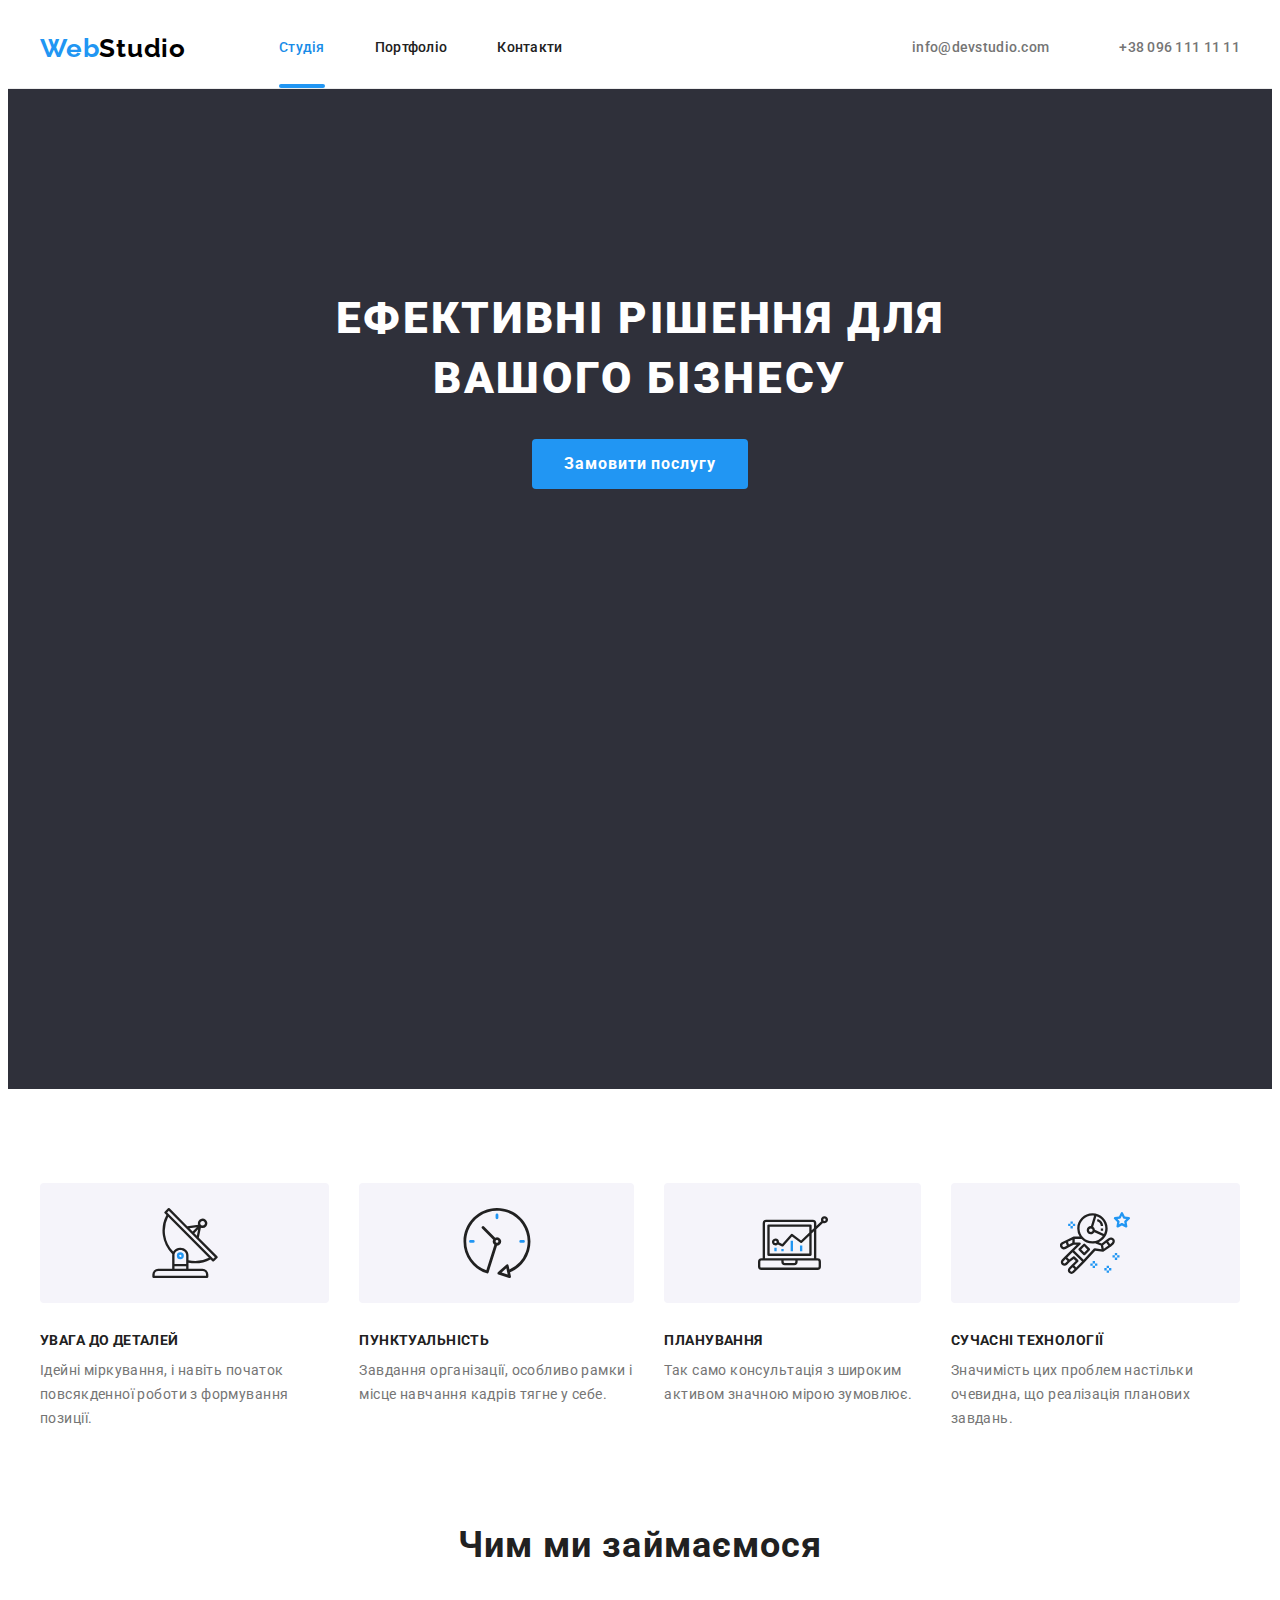
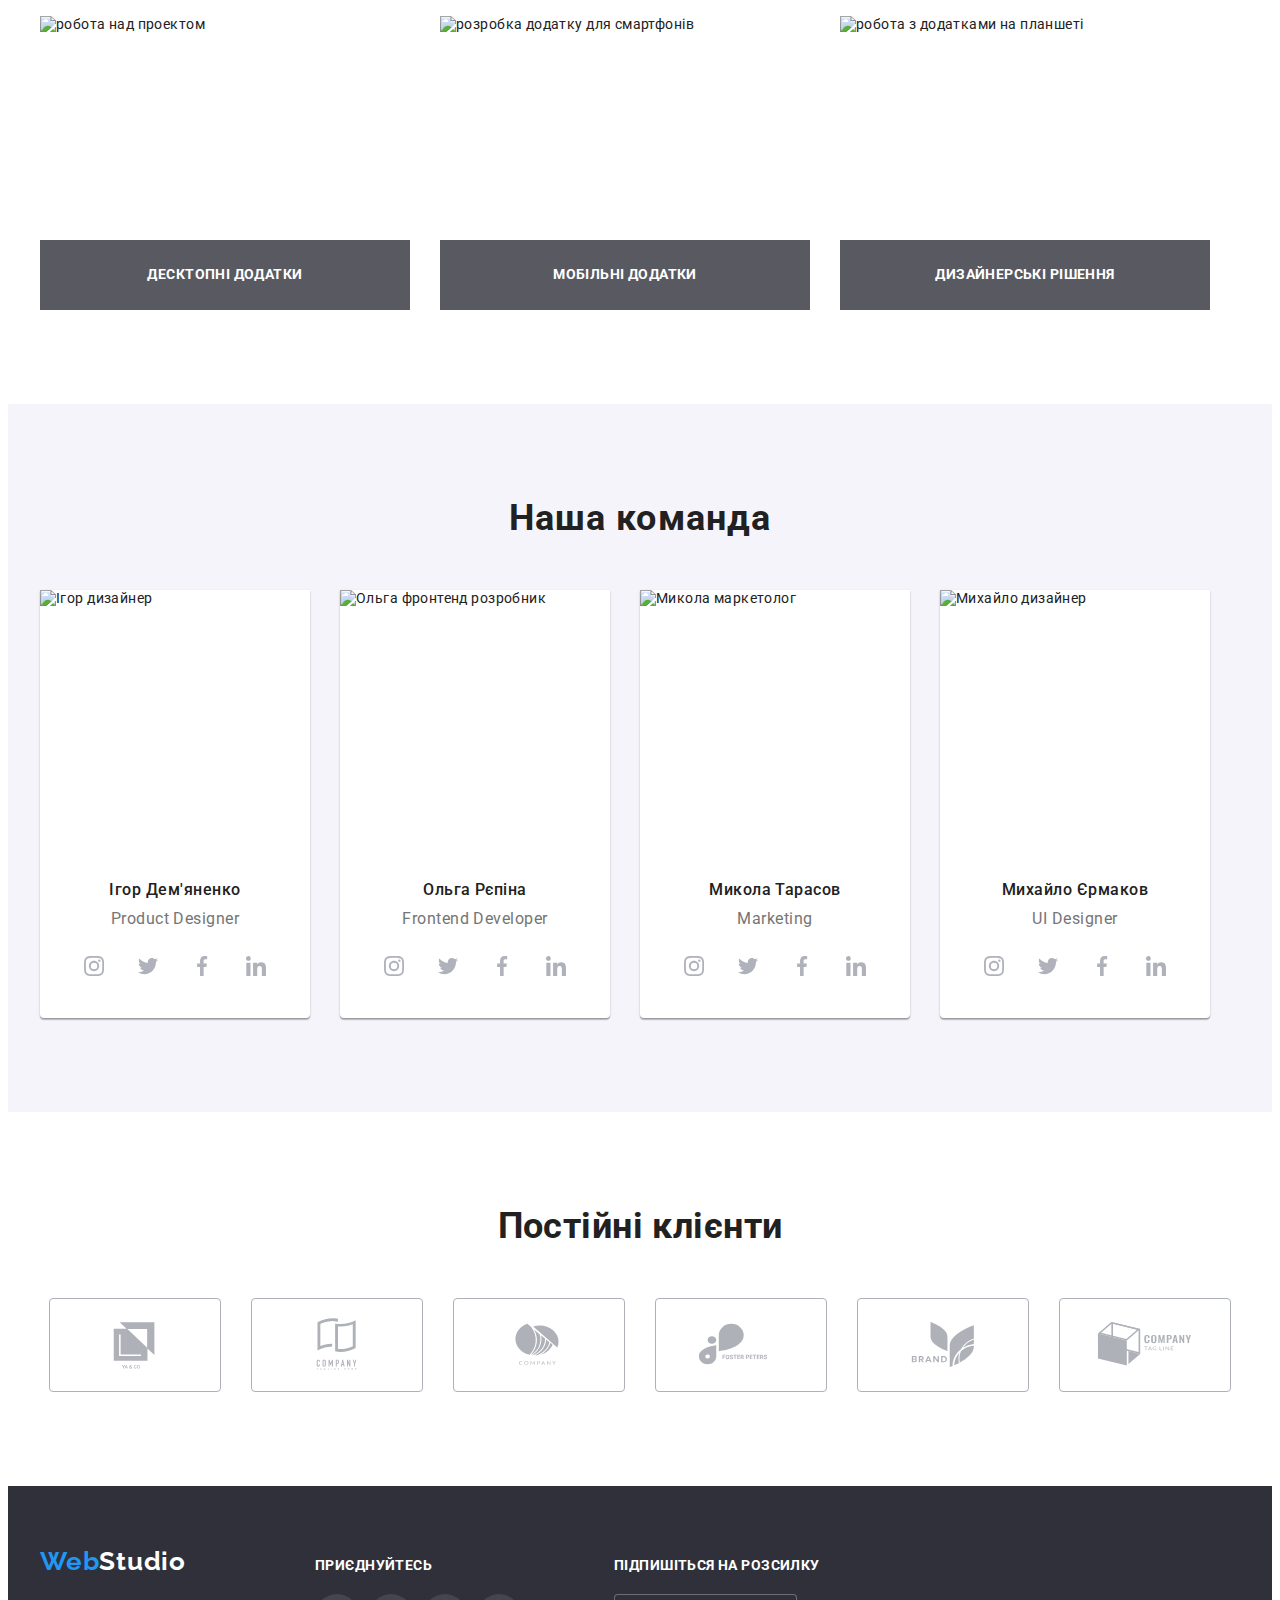
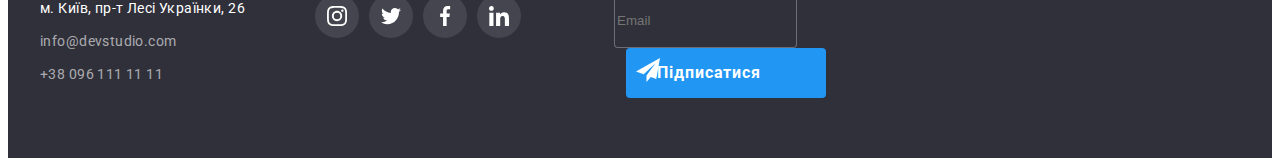
==== index.html @ 68e75e36 "трохи недоробила" ====
<!DOCTYPE html>
<html lang="uk">
  <head>
    <meta charset="UTF-8" />
    <meta http-equiv="X-UA-Compatible" content="IE=edge" />
    <meta name="viewport" content="width=device-width, initial-scale=1.0" />
    <title>Web Studio</title>
    <link rel="preconnect" href="https://fonts.googleapis.com" />
    <link rel="preconnect" href="https://fonts.gstatic.com" crossorigin />
    <link
      href="https://fonts.googleapis.com/css2?family=Raleway:wght@700&family=Roboto:wght@400;500;700;900&display=swap"
      rel="stylesheet"
    />
    <link
      rel="stylesheet"
      href="https://cdnjs.cloudflare.com/ajax/libs/modern-normalize/1.1.0/modern-normalize.min.css"
      integrity="sha512-wpPYUAdjBVSE4KJnH1VR1HeZfpl1ub8YT/NKx4PuQ5NmX2tKuGu6U/JRp5y+Y8XG2tV+wKQpNHVUX03MfMFn9Q=="
      crossorigin="anonymous"
      referrerpolicy="no-referrer"
    />
    <link rel="stylesheet" href="./css/styles.css" />
  </head>
  <body>
    <header class="header">
      <div class="container header-container">
        <nav class="header-navigator">
          <a class="header-logo link" href="./index.html" lang="en">
            <span class="accent">Web</span>Studio</a
          >
          <ul class="header-list list">
            <li class="header-item">
              <a class="header-link link current" href="./index.html">Студія</a>
            </li>
            <li>
              <a class="header-link link" href="./portfolio.html"> Портфоліо</a>
            </li>
            <li>
              <a class="header-link link" href="">Контакти</a>
            </li>
          </ul>
        </nav>
        <ul class="header-contact-list list">
          <li class="header-contact-item">
            <a class="header-mail link" href="mailto:info@devstudio.com" 
              ><svg class="header-icon" width="16" height="12">
              <use href="./images/symbol-defs-1.svg#icon-envelope"></use>
            </svg>info@devstudio.com</a>
              
          </li>
          <li class="header-contact-item">
            <a class="header-tel link" href="tel:+380961111111"
              ><svg class="header-icon" width="10" height="16">
              <use href="./images/symbol-defs-1.svg#icon-Vector"></use>
            </svg>+38 096 111 11 11</a>
              
          </li>
        </ul>
      </div>
    </header>
    <main>
      <section class="main">
        <div class="container">
          <h1 class="main-title">Ефективні рішення для вашого бізнесу</h1>
          <button class="main-btn" type="button" data-modal-open>Замовити послугу</button>
        </div>
      </section>
      <section class="benefits section">
        <div class="container">
          <h2 class="visually-hidden">Наші переваги</h2>
          <ul class="benefits-list list">
            <li class="benefits-item">
              <div class="benefits-wrap">
              <svg class="benefits-icon" width="70" height="70">
                <use href="./images/symbol-defs.svg#icon-antenna"></use>
              </svg></div>
              <h3 class="benefits-title">Увага до деталей</h3>
              <p class="benefits-text">
                Ідейні міркування, і навіть початок повсякденної роботи з
                формування позиції.
              </p>
            </li>
            <li class="benefits-item">
              <div class="benefits-wrap">
              <svg class="benefits-icon" width="70" height="70">
                <use href="./images/symbol-defs.svg#icon-clock"></use>
              </svg></div>
              <h3 class="benefits-title">Пунктуальність</h3>
              <p class="benefits-text">
                Завдання організації, особливо рамки і місце навчання кадрів
                тягне у себе.
              </p>
            </li>
            <li class="benefits-item">
              <div class="benefits-wrap">
              <svg class="benefits-icon" width="70" height="70">
                <use href="./images/symbol-defs.svg#icon-diagram"></use>
              </svg></div>
              <h3 class="benefits-title">Планування</h3>
              <p class="benefits-text">
                Так само консультація з широким активом значною мірою зумовлює.
              </p>
            </li>
            <li class="benefits-item">
              <div class="benefits-wrap">
              <svg class="benefits-icon" width="70" height="70">
                <use href="./images/symbol-defs.svg#icon-astronaut"></use>
              </svg></div>
              <h3 class="benefits-title">Сучасні технології</h3>
              <p class="benefits-text">
                Значимість цих проблем настільки очевидна, що реалізація
                планових завдань.
              </p>
            </li>
          </ul>
        </div>
      </section>
      <section class="about section">
        <div class="container">
          <h2 class="about-title">Чим ми займаємося</h2>
          <ul class="about-list list">
            <li class="about-item">
              <div class="about-thumb">
              <img
                class="about-img"
                src="./images/img-1.jpg"
                alt="робота над проектом"
                width="370"
                height="294"
              />
              <p class="about-text">ДЕСКТОПНІ ДОДАТКИ</p>
              </div>
            </li>
            <li class="about-item">
              <div class="about-thumb">
              <img
                class="about-img"
                src="./images/img-2.jpg"
                alt="розробка додатку для смартфонів "
                width="370"
                height="294"
              />
              <p class="about-text">МОБІЛЬНІ ДОДАТКИ</p>
              </div>            
            </li>
            <li class="about-item">
              <div class="about-thumb">
              <img
                class="about-img"
                src="./images/img-3.jpg"
                alt="робота з додатками на планшеті"
                width="370"
                height="294"
              />
              <p class="about-text">ДИЗАЙНЕРСЬКІ РІШЕННЯ</p>
              </div>
            </li>
          </ul>
        </div>
      </section>
      <section class="team section">
        <div class="container">
          <h2 class="team-title">Наша команда</h2>
          <ul class="team-list list">
            <li class="team-item">
              <img
                class="team-img"
                src="./images/img-4.jpg"
                alt="Ігор дизайнер"
                width="270"
                height="260"
              />
              <div class="team-wrap">
                <h3 class="team-top-text">Ігор Дем'яненко</h3>
                <p class="team-text" lang="en">Product Designer</p>
                <ul class="team-soc-list list">
                  <li class="team-soc-item">
                    <a class="team-soc-link" href="">
                      <svg class="team-soc-icon" width="20" height="20">
                        <use href="./images/symbol-defs.svg#icon-instagram"></use>
                      </svg>
                    </a>
                  </li>
                    <li class="team-soc-item">
                      <a class="team-soc-link" href="">
                        <svg class="team-soc-icon" width="20" height="20">
                          <use href="./images/symbol-defs.svg#icon-twitter"></use>
                        </svg>
                      </a>
                    </li>
                    <li class="team-soc-item"><a class="team-soc-link" href="">
                      <svg class="team-soc-icon" width="20" height="20">
                        <use href="./images/symbol-defs.svg#icon-facebook"></use>
                      </svg>
                    </a>
                    </li>
                    <li class="team-soc-item"><a class="team-soc-link" href="">
                      <svg class="team-soc-icon" width="20" height="20">
                        <use href="./images/symbol-defs.svg#icon-linkedin"></use>
                      </svg>
                    </a>
                    </li>
                  </li>
                </ul>
              </div>
            </li>
            <li class="team-item">
              <img
                class="team-img"
                src="./images/img-5.jpg"
                alt="Ольга фронтенд розробник"
                width="270"
                height="260"
              />
              <div class="team-wrap">
                <h3 class="team-top-text">Ольга Рєпіна</h3>
                <p class="team-text" lang="en">Frontend Developer</p>
                <ul class="team-soc-list list">
                  <li class="team-soc-item">
                    <a class="team-soc-link" href="">
                      <svg class="team-soc-icon" width="20" height="20">
                      <use href="./images/symbol-defs.svg#icon-instagram"></use>
                    </svg></a></li>
                    <li class="team-soc-item"><a class="team-soc-link" href="">
                      <svg class="team-soc-icon" width="20" height="20">
                      <use href="./images/symbol-defs.svg#icon-twitter"></use>
                    </svg></a></li>
                    <li class="team-soc-item"><a class="team-soc-link" href="">
                      <svg class="team-soc-icon" width="20" height="20">
                      <use href="./images/symbol-defs.svg#icon-facebook"></use>
                    </svg></a></li>
                    <li class="team-soc-item"><a class="team-soc-link" href="">
                      <svg class="team-soc-icon" width="20" height="20">
                      <use href="./images/symbol-defs.svg#icon-linkedin"></use>
                    </svg></a>
                  </li>
                </ul>
              </div>
            </li>
            <li class="team-item">
              <img
                class="team-img"
                src="./images/img-6.jpg"
                alt="Микола маркетолог"
                width="270"
                height="260"
              />
              <div class="team-wrap">
                <h3 class="team-top-text">Микола Тарасов</h3>
                <p class="team-text" lang="en">Marketing</p>
                <ul class="team-soc-list list">
                  <li class="team-soc-item">
                    <a class="team-soc-link" href="">
                      <svg class="team-soc-icon" width="20" height="20">
                        <use href="./images/symbol-defs.svg#icon-instagram"></use>
                      </svg></a></li>
                    <li class="team-soc-item"><a class="team-soc-link" href="">
                      <svg class="team-soc-icon" width="20" height="20">
                        <use href="./images/symbol-defs.svg#icon-twitter"></use>
                      </svg>
                    </a></li>
                    <li class="team-soc-item"><a class="team-soc-link" href="">
                      <svg class="team-soc-icon" width="20" height="20">
                        <use href="./images/symbol-defs.svg#icon-facebook"></use>
                      </svg>
                    </a></li>
                    <li class="team-soc-item"><a class="team-soc-link" href="">
                      <svg class="team-soc-icon" width="20" height="20">
                        <use href="./images/symbol-defs.svg#icon-linkedin"></use>
                      </svg>
                    </a></li>
                  </ul>
              </div>
            </li>
            <li class="team-item">
              <img
                class="team-img"
                src="./images/img-7.jpg"
                alt="Михайло дизайнер"
                width="270"
                height="260"
              />
              <div class="team-wrap">
                <h3 class="team-top-text">Михайло Єрмаков</h3>
                <p class="team-text" lang="en">UI Designer</p>
                <ul class="team-soc-list list">
                  <li class="team-soc-item">
                    <a class="team-soc-link" href="">
                      <svg class="team-soc-icon" width="20" height="20">
                        <use href="./images/symbol-defs.svg#icon-instagram"></use>
                      </svg>
                    </a></li>
                    <li class="team-soc-item"><a class="team-soc-link" href="">
                      <svg class="team-soc-icon" width="20" height="20">
                        <use href="./images/symbol-defs.svg#icon-twitter"></use>
                      </svg>
                    </a></li>
                    <li class="team-soc-item"><a class="team-soc-link" href="">
                      <svg class="team-soc-icon" width="20" height="20">
                        <use href="./images/symbol-defs.svg#icon-facebook"></use>
                      </svg>
                    </a></li>
                    <li class="team-soc-item"><a class="team-soc-link" href="">
                      <svg class="team-soc-icon" width="20" height="20">
                        <use href="./images/symbol-defs.svg#icon-linkedin"></use>
                      </svg>
                    </a></li>
                </ul>
              </div>
            </li>
          </ul>
        </div>
      </section>
      <section class="client-section section">
        <div class="container">
          <h2 class="client-top-text"> Постійні клієнти</h2>
          <ul class="client-list list">
            <li class="client-item">
              <a class="client-link" href="">
              <svg class="client-icon" width="106" height="60">
              <use href="./images/symbol-defs.svg#icon-Logo"></use>
              </svg></a>
            </li>
            <li class="client-item">
              <a class="client-link" href="">
              <svg class="client-icon" width="106" height="60">
              <use href="./images/symbol-defs.svg#icon-Logo-1"></use>
              </svg></a>
            </li>
            <li class="client-item">
              <a class="client-link" href="">
              <svg class="client-icon" width="106" height="60">
              <use href="./images/symbol-defs.svg#icon-Logo-2"></use>
              </svg></a>
            </li>
            <li class="client-item">
              <a class="client-link" href="">
              <svg class="client-icon" width="106" height="60">
              <use href="./images/symbol-defs.svg#icon-Logo-3"></use>
              </svg></a>
            </li>
            <li class="client-item">
              <a class="client-link" href="">
              <svg class="client-icon" width="106" height="60">
              <use href="./images/symbol-defs.svg#icon-Logo-4"></use>
              </svg></a>
            </li>
            <li class="client-item">
              <a class="client-link" href="">
              <svg class="client-icon" width="106" height="60">
              <use href="./images/symbol-defs.svg#icon-Logo-5"></use>
              </svg></a>
            </li>
          </ul>
        </div>
      </section>
    </main>
    <footer class="footer">
      <div class="container">
        <div class="footer-wrap">
        <a class="footer-logo link" href="./index.html" lang="en"
            ><span class="accent">Web</span>Studio</a>
            <address class="footer-adress">
            <ul class="footer-list list">
              <li class="footer-item">
                <a
                  class="footer-adress-link link"
                  href="https://goo.gl/maps/ybbuhvUQwyrZvad79"
                  target="_blank"
                  rel="noopener noreferrer nofollower"
                  >м. Київ, пр-т Лесі Українки, 26</a
                >
              </li>
              <li class="footer-item">
                <a class="footer-link link" href="mailto:info@devstudio.com"
                  >info@devstudio.com</a
                >
              </li>
              <li class="footer-item">
                <a class="footer-link link" href="tel:+380961111111"
                  >+38 096 111 11 11</a
                >
              </li>
            </ul>
          </address>
        </div>
        <div class="footer-container-soc">
        <p class="footer-top-text">ПРИЄДНУЙТЕСЬ</p>
        <ul class="footer-soc-list">
          <li class="footer-soc-item">
            <a class="footer-soc-link" href="">
              <svg class="footer-soc-icon" width="20" height="20">
                <use href="./images/symbol-defs.svg#icon-instagram"></use>
              </svg>
            </a>
            </li>
            <li class="footer-soc-item">
            <a class="footer-soc-link" href="">
              <svg class="footer-soc-icon" width="20" height="20">
                <use href="./images/symbol-defs.svg#icon-twitter"></use>
              </svg>
            </a></li>
            <li class="footer-soc-item">
            <a class="footer-soc-link" href="">
              <svg class="footer-soc-icon" width="20" height="20">
                <use href="./images/symbol-defs.svg#icon-facebook"></use>
              </svg>
            </a></li>
            <li class="footer-soc-item">
            <a class="footer-soc-link" href="">
              <svg class="footer-soc-icon" width="20" height="20">
                <use href="./images/symbol-defs.svg#icon-linkedin"></use>
              </svg>
            </a></li> 
      </ul>
        </div>
        <div class="footer-email-wrap">
          <p class="email-input-text">Підпишіться на розсилку</p> 
          <input  class="email-input" type="email" name="email" placeholder="Email">
        <div class="footer-submit-wrap">
          <button class="footer-submit-btn" type="submit">Підписатися</button>
          <svg class="footer-submit-icon" widht="24" height="24">
            <use href="./images/symbol-defs.svg#icon-icon-send"></use>
          </svg>
        </div>
        </div>
      </div>
    </footer>
    <div class="backdrop is-hidden" data-modal>
            <div class="modal">
              <button class="modal-btn" type="button" data-modal-close><svg class="btn-close" width="18" height="18">
                <use href="./images/symbol-defs-2.svg#icon-close-black-18dp-2-1"></use>
                </svg>
              </button>
              <h2 class="modal-title">Залиште свої дані, ми вам передзвонимо</h2>
              <form class="form">
                <div class="form-field">
                  <label for="name">Ім'я</label>
                  <input type="text" name="name" id="name" placeholder=" ">
                  <svg class="form-icon" width="18" height="18">
                    <use href="./images/symbol-defs.svg#icon-person-black-18dp-1"></use>
                  </svg>
                </div>
                <div class="form-field">
                  <label for="tel">Телефон</label>
                  <input type="tel" name="tel" id="tel" placeholder=" ">
                  <svg class="form-icon" width="18" height="18">
                    <use href="./images/symbol-defs.svg#icon-phone-black-18dp-1"></use>
                  </svg>
                </div>
                <div class="form-field">
                
                  <label for="email">Пошта</label>
                  <input type="email" name="email" id="email" placeholder=" ">
                  <svg class="form-icon" width="18" height="18">
                    <use href="./images/symbol-defs.svg#icon-email-black-18dp-1"></use>
                  </svg>
                </div>
                <div class="form-field">
                  <label for="comment">Коментар</label>
                  <textarea class="textarea" name="comment" id="comment" placeholder="Введіть текст"></textarea>
                </div>
                </form>
                <div class="checkbox">
                  <input type="checkbox" name="consent" value="" id="consent" checked/>
                  <label for="consent">Погоджуюся з розсилкою та приймаю <a href="#" class="chexbox-link">Умови договору</a>
                </label>
                </div>
                <button class="submit-btn" type="submit">Відправити</button>
              
            </div>
          </div>
    <script src="./js/modal.js"></script>
  </body>
</html>
---- css/styles.css ----
:root {
  --background-color: #fff;
  --background-accent-color: #2f303a;
  --main-text-color: #ffffff;
  --title-text-color: #212121;
  --focus-color: #2196f3;
  --footer-text-color: rgba(255, 255, 255, 0.6);
  --main-letter-spacing: 0.03em;
  --link-text-color: #757575;
  --background-btn: #f5f4fa;
  --background-focus-color: #188ce8;
  --transition-timing-function: cubic-bezier(0.4, 0, 0.2, 1);
}

p,
h1,
h2,
h3,
h4,
h5,
h6 {
  margin: 0;
}

img {
  display: block;
  max-width: 100%;
}

ul,
ol {
  margin: 0;
  padding-left: 0;
}

button {
  cursor: pointer;
}

address {
  font-style: normal;
}
a {
  color: currentColor;
  text-decoration: none;
}

/* @font-face {
  font-family: Roboto-400;
  src: url(../fonts/Roboto-Regular.ttf);
}

@font-face {
  font-family: Roboto-500;
  src: url(../fonts/Roboto-Medium.ttf);
}

@font-face {
  font-family: Roboto-700;
  src: url(../fonts/Roboto-Bold.ttf);
}

@font-face {
  font-family: Roboto-900;
  src: url(../fonts/Roboto-Black.ttf);
}

@font-face {
  font-family: Raleway-700;
  src: url(../fonts/Raleway-VariableFont_wght.ttf);
} */

body {
  font-family: "Roboto", sans-serif;
  background-color: var(--background-color);
  color: var(--title-text-color);
  font-size: 14px;
  letter-spacing: var(--main-letter-spacing);
}

/* ------------------header--------------- */

.container {
  width: 1200px;
  padding-left: 15px;
  padding-right: 15px;
  margin: 0 auto;
}

.section {
  padding-top: 94px;
  padding-bottom: 94px;
}

.header {
  border-bottom: 1px solid #ececec;
}

.list {
  list-style: none;
}

.link {
  text-decoration: none;
}

.accent {
  color: var(--focus-color);
}

.header-logo {
  font-family: "Raleway", sans-serif;
  font-weight: 700;
  font-size: 26px;
  line-height: 1.19;
  letter-spacing: var(--main-letter-spacing);
  color: #000000;
  margin-right: 93px;
}

.header-list {
  display: flex;
  align-items: center;
  gap: 50px;
}

.header-link {
  position: relative;
  font-weight: 500;
  font-size: 14px;
  line-height: 1.14;
  letter-spacing: 0.02em;
  color: var(--title-text-color);
  padding: 32px 0;
  display: block;
  transition: color 250ms var(--transition-timing-function);
}

.current:after {
  content: "";
  position: absolute;
  bottom: 0;
  left: 0;
  display: block;
  width: 100%;
  height: 4px;
  border-radius: 2px;
  background-color: var(--focus-color);
}

.current {
  color: var(--background-focus-color);
}

.header-navigator {
  display: flex;
  align-items: center;
}

.header-container {
  display: flex;
  align-items: center;
  margin-right: auto;
}
.header-contact-list {
  display: flex;
  margin-left: auto;
  gap: 50px;
}

.header-tel,
.header-mail {
  font-weight: 500;
  font-size: 14px;
  line-height: 1.14;
  letter-spacing: 0.02em;
  color: var(--link-text-color);
  padding: 32px 0;
  transition: color 250ms var(--transition-timing-function);
}

/* .heder-tel {
  font-weight: 500;
  font-size: 14px;
  line-height: 1.14;
  letter-spacing: 0.02em;
  color: #757575;
} */

.header-mail:hover,
.header-mail:focus {
  color: var(--background-focus-color);
}

.header-tel:hover,
.header-tel:focus {
  color: var(--background-focus-color);
}

.header-link:hover,
.header-link:focus {
  color: var(--background-focus-color);
}

.header-contact-item {
  align-items: baseline;
}

.header-icon {
  fill: currentColor;
  margin-right: 10px;
  vertical-align: middle;
}

/*------------------- main --------------*/

.main {
  background: var(--background-accent-color);
  max-width: 1600px;
  height: 600px;
  padding: 200px 0;
  background-image: linear-gradient(
      rgba(47, 48, 58, 0.4),
      rgba(47, 48, 58, 0.4)
    ),
    url(../images/main-bg.jpg);
  background-repeat: no-repeat;
  background-position: center;
  background-size: cover;
  margin: 0 auto;
}

.main-title {
  font-weight: 900;
  font-size: 44px;
  line-height: 1.36;
  text-align: center;
  letter-spacing: 0.06em;
  text-transform: uppercase;
  color: var(--main-text-color);
  width: 696px;
  margin: 0 auto;
  margin-bottom: 30px;
}

.main-btn {
  font-family: inherit;
  font-style: normal;
  font-weight: 700;
  font-size: 16px;
  line-height: 1.88;
  display: flex;
  align-items: center;
  text-align: center;
  letter-spacing: 0.06em;
  color: #ffffff;
  cursor: pointer;
  background: var(--focus-color);
  border-radius: 4px;
  min-width: 216px;
  padding: 10px 32px;
  display: block;
  margin: 0 auto;
  border: none;
  transform: scale(1);
  transition: transform 250ms var(--transition-timing-function);
}

.main-btn:hover,
.main-btn:focus {
  transform: scale(1.1);
}

/*---------------------- .benefits ---------------- */

.benefits {
  background-color: var(--background-color);
}

.visually-hidden {
  position: absolute;
  width: 1px;
  height: 1px;
  margin: -1px;
  border: 0;
  padding: 0;

  white-space: nowrap;
  clip-path: inset(100%);
  clip: rect(0 0 0 0);
  overflow: hidden;
}

.benefits-list {
  display: flex;
  gap: 30px;
}

.benefits-wrap {
  display: flex;
  align-items: center;
  justify-content: center;
  width: 100%;
  height: 120px;
  background-color: var(--background-btn);
  margin-bottom: 30px;
  border-radius: 4px;
}

.benefits-title {
  font-weight: 700;
  font-size: 14px;
  line-height: 1.14;
  letter-spacing: var(--main-letter-spacing);
  text-transform: uppercase;
  color: var(--title-text-color);
  margin-bottom: 10px;
}

.benefits-text {
  font-size: 14px;
  line-height: 1.71;
  letter-spacing: var(--main-letter-spacing);
  color: var(--link-text-color);
}

/*------------ .about ----------*/

.about {
  padding-top: 0;
}

.about-title {
  font-weight: 700;
  font-size: 36px;
  line-height: 1.16;
  text-align: center;
  letter-spacing: var(--main-letter-spacing);
  color: var(--title-text-color);
  margin-bottom: 50px;
}

.about-list {
  display: flex;
  flex-wrap: wrap;
  gap: 30px;
}

.about-item {
  width: calc(100%-60px) / 3;
}

.about-thumb {
  position: relative;
}

.about-text {
  position: absolute;
  bottom: 0;
  background-color: rgba(47, 48, 58, 0.8);
  width: 100%;
  height: 70px;
  font-weight: 700;
  line-height: 1.14;
  display: flex;
  align-items: center;
  justify-content: center;
  color: var(--main-text-color);
}

/*---------- .team------------- */

.team {
  background: var(--background-btn);
}

.team-title {
  font-weight: 700;
  font-size: 36px;
  line-height: 1.16;
  text-align: center;
  letter-spacing: var(--main-letter-spacing);
  color: var(--title-text-color);
  margin-bottom: 50px;
}

.team-list {
  display: flex;
  flex-wrap: wrap;
  gap: 30px;
}

.team-item {
  width: calc(100%-90px) / 4;
  box-shadow: 0px 1px 3px rgba(0, 0, 0, 0.12), 0px 1px 1px rgba(0, 0, 0, 0.14),
    0px 2px 1px rgba(0, 0, 0, 0.2);
  border-radius: 0px 0px 4px 4px;
  background-color: var(--background-color);
}

.team-wrap {
  text-align: center;
  padding: 30px 0;
}

.team-top-text {
  font-weight: 500;
  font-size: 16px;
  line-height: 1.19;
  text-align: center;
  letter-spacing: var(--main-letter-spacing);
  color: var(--title-text-color);
  margin-bottom: 10px;
}

.team-text {
  font-size: 16px;
  line-height: 1.19;
  text-align: center;
  letter-spacing: var(--main-letter-spacing);
  color: var(--link-text-color);
  margin-bottom: 16px;
}

.team-soc-list {
  display: flex;
  justify-content: center;
  gap: 10px;
}

.team-soc-link {
  width: 44px;
  height: 44px;
  border-radius: 50%;
  background-color: var(--background-color);
  display: flex;
  align-items: center;
  justify-content: center;
  color: #afb1bb;
  transition: color 250ms var(--transition-timing-function),
    background-color 250ms var(--transition-timing-function);
}

.team-soc-icon {
  fill: currentColor;
}

.team-soc-link:hover,
.team-soc-link:focus {
  background-color: var(--focus-color);
  color: var(--main-text-color);
}
/*------------------ .client------------ */

.client-top-text {
  font-weight: 700;
  font-size: 36px;
  line-height: 1.16;
  text-align: center;
  color: var(--title-text-color);
}

.client-list {
  display: flex;
  align-content: center;
  justify-content: center;
  gap: 30px;
  margin-top: 50px;
}

.client-link {
  width: 170px;
  height: 92px;
  color: #afb1b8;
  border: 1px solid #afb1b8;
  border-radius: 4px;
  display: flex;
  justify-content: center;
  align-items: center;
  transform: scale(1);
  transition: transform 250ms var(--transition-timing-function),
    color 250ms var(--transition-timing-function),
    border 250ms var(--transition-timing-function);
}

.client-link:hover,
.client-link:focus {
  border: 1px solid var(--focus-color);
  color: var(--focus-color);
  border-radius: 4px;
  transform: scale(1.1);
}
.client-icon {
  fill: currentColor;
}

/*----------------- .footer -------------*/

.footer {
  background: var(--background-accent-color);
  padding-bottom: 60px;
  padding-top: 60px;
}
.footer .container {
  display: flex;
  align-items: baseline;
}

.footer-logo {
  font-family: "Raleway", sans-serif;
  font-weight: 700;
  font-size: 26px;
  line-height: 1.19;
  letter-spacing: var(--main-letter-spacing);
  color: var(--main-text-color);
  margin-bottom: 20px;
  display: block;
}

.footer-item:not(:last-child) {
  margin-bottom: 9px;
}

.footer-adress {
  font-style: normal;
}

.footer-adress-link {
  font-size: 14px;
  line-height: 1.71;
  letter-spacing: var(--main-letter-spacing);
  color: #ffffff;
  cursor: pointer;
}

.footer-link {
  font-size: 14px;
  line-height: 1.71;
  letter-spacing: var(--main-letter-spacing);
  color: var(--footer-text-color);
  cursor: pointer;
  transition: color 250ms var(--transition-timing-function);
}

.footer-link:hover,
.footer-link:focus {
  color: var(--background-focus-color);
}

.footer-container-soc {
  margin-left: 70px;
}
.footer-soc-list {
  display: flex;
  gap: 10px;
}

.footer-top-text {
  font-weight: 700;
  line-height: 1.14;
  color: var(--main-text-color);
  margin-bottom: 20px;
}

.footer-soc-item {
  display: flex;
  justify-content: center;
  align-content: center;
}

.footer-soc-link {
  width: 44px;
  height: 44px;
  border-radius: 50%;
  background: rgba(255, 255, 255, 0.1);
  display: flex;
  align-items: center;
  justify-content: center;
  color: var(--main-text-color);
  transition: background-color 250ms var(--transition-timing-function);
}
.footer-soc-icon {
  fill: currentColor;
}
.footer-soc-link:hover,
.footer-soc-link:focus {
  background-color: var(--focus-color);
}

.footer-email-wrap {
  display: block;
  align-items: baseline;
  margin-left: 93px;
}

.email-input-text {
  font-weight: 700;
  line-height: 1.14;
  text-transform: uppercase;
  color: var(--main-text-color);
  margin-bottom: 20px;
}

.email-input {
  display: block;
  height: 50px;
  background-color: var(--background-accent-color);
  border: 1px solid rgba(255, 255, 255, 0.3);
  border-radius: 4px;
}

.footer-submit-wrap {
  display: flex;
  position: relative;
}

.footer-submit-btn {
  font-family: inherit;
  font-weight: 700;
  font-size: 16px;
  line-height: 1.88;
  align-items: center;
  text-align: center;
  letter-spacing: 0.06em;
  min-width: 200px;
  height: 50px;
  padding: 10px 62px 10px 28px;
  color: var(--main-text-color);
  background-color: var(--focus-color);
  border-radius: 4px;
  /* display: inline-block; */
  margin-left: 12px;
  border: none;
  cursor: pointer;
  transform: scale(1);
  transition: transform 250ms var(--transition-timing-function),
    box-shadow 250ms var(--transition-timing-function);
}

.footer-submit-btn:hover,
.footer-submit-btn:focus {
  box-shadow: 0px 4px 4px rgba(0, 0, 0, 0.15);
  transform: scaleX(1);
}

.footer-submit-icon {
  position: absolute;
  top: 10px;
  right: 28px;
}
/*-------------portfolio------------- */

.main-nav-list {
  display: flex;
  gap: 8px;
  margin-bottom: 50px;
  justify-content: center;
}

.btn:hover,
.btn:focus {
  background: var(--background-focus-color);
  color: var(--main-text-color);
  box-shadow: 0px 3px 1px rgba(0, 0, 0, 0.1), 0px 1px 2px rgba(0, 0, 0, 0.08),
    0px 2px 2px rgba(0, 0, 0, 0.12);
}
.btn {
  font-family: inherit;
  font-weight: 500;
  font-size: 16px;
  line-height: 1.62;
  text-align: center;
  letter-spacing: var(--main-letter-spacing);
  color: var(--title-text-color);
  cursor: pointer;
  border-radius: 4px;
  border: none;
  padding: 6px 22px;
  transition: box-shadow 250ms var(--transition-timing-function),
    background-color 250ms var(--transition-timing-function),
    color 250ms var(--transition-timing-function);
}

.nav-btn {
  background: var(--background-btn);
  letter-spacing: var(--main-letter-spacing);
}

.portfolio-list {
  display: flex;
  flex-wrap: wrap;
  gap: 30px;
}

.portfolio-wrap {
  padding: 20px 24px;
  border-top: 0;
  border: 1px solid #eeeeee;
}

.portfolio-link {
  display: block;
  transition: box-shadow 250ms var(--transition-timing-function);
}

.portfolio-thumb {
  position: relative;
  overflow: hidden;
}

.portfolio-overlay {
  position: absolute;
  top: 0;
  left: 0;
  width: 100%;
  height: 100%;
  background-color: rgba(33, 150, 243, 0.9);
  transform: translateY(100%);
  transition: transform 250ms var(--transition-timing-function);
}

.portfolio-link:hover .portfolio-overlay,
.portfolio-link:focus .portfolio-overlay {
  transform: translateY(0);
}
.portfolio-link:hover,
.portfolio-link:focus {
  box-shadow: 0px 1px 1px rgba(0, 0, 0, 0.12), 0px 4px 4px rgba(0, 0, 0, 0.06),
    1px 4px 6px rgba(0, 0, 0, 0.16);
}

/* .portfolio-thumb:hover {
  opacity: 1;
} */

.portfolio-overlay-text {
  font-size: 18px;
  line-height: 1.56;
  letter-spacing: var(--main-letter-spacing);
  color: var(--main-text-color);
  padding: 63px 24px;
}

.portfolio-title {
  font-weight: 700;
  font-size: 18px;
  line-height: 2;
  letter-spacing: 0.06em;
  color: var(--title-text-color);
  margin-bottom: 4px;
}

.portfolio-text {
  font-size: 16px;
  line-height: 1.88;
  letter-spacing: var(--main-letter-spacing);
  color: var(--link-text-color);
}

/* -----------------.modal--------------- */
.backdrop {
  position: fixed;
  top: 0;
  left: 0;
  width: 100%;
  height: 100%;
  background-color: rgba(0, 0, 0, 0.2);
  opacity: 1;
  transition: opacity 250ms var(--transition-timing-function),
    visibility 250ms var(--transition-timing-function);
}

.backdrop.is-hidden {
  opacity: 0;
  pointer-events: none;
  visibility: hidden;
}

.backdrop.is-hidden.modal {
  transform: scale(1.2) translate(-50%, -50%);
}

.modal {
  position: absolute;
  top: 50%;
  left: 50%;
  transform: translate(-50%, -50%) scale(1);
  padding: 40px;
  height: 581px;
  width: 528px;
  background-color: var(--background-color);
  border-radius: 4px;
  box-shadow: 0px 1px 3px rgba(0, 0, 0, 0.12), 0px 1px 1px rgba(0, 0, 0, 0.14),
    0px 2px 1px rgba(0, 0, 0, 0.2);
  transition: transform 250ms var(--transition-timing-function);
}

.modal-btn {
  position: absolute;
  top: 8px;
  right: 8px;
  display: flex;
  border: 1px solid rgba(0, 0, 0, 0.1);
  border-radius: 50%;
  width: 30px;
  height: 30px;
  align-items: center;
}

.modal-btn:hover,
.modal-btn:focus {
  fill: var(--focus-color);
}

.modal-title {
  font-weight: 700;
  font-size: 20px;
  line-height: 1.15;
  text-align: center;
  color: var(--title-text-color);
  margin-bottom: 12px;
}

.form-field {
  position: relative;
  display: flex;
  flex-direction: column;
  margin-bottom: 10px;
}

.form-field:not(:last-child) {
  margin-bottom: 10px;
}

.form-field input {
  background-color: var(--background-color);
  border-radius: 4px;
  width: 100%;
  border: 1px solid rgba(33, 33, 33, 0.2);
  height: 40px;
  padding: 12px;
}

.input {
  width: 358px;
  height: 50px;
  border-radius: 4px;
  border: 1px solid rgba(255, 255, 255, 0.3);
  background-color: var(--background-accent-color);
}

.form-field input:hover,
.form-field input:focus {
  border: 1px solid var(--focus-color);
}

.form-field label {
  margin-bottom: 4px;
  color: var(--link-text-color);
  line-height: 1.16;
  letter-spacing: 0.01em;
}

.form-field input::placeholder {
  color: #000000;
  font-size: 16px;
}

.textarea {
  resize: none;
  height: 113px;
  background-color: var(--background-color);
  border-radius: 4px;
  border: 1px solid rgba(33, 33, 33, 0.2);
}

.form-icon {
  position: absolute;
  top: 29px;
  left: 12px;
  fill: var(--title-text-color);
}

.form-field input:hover ~ .form-icon,
.form-field input:focus ~ .form-icon {
  fill: var(--focus-color);
}
.checkbox {
  display: flex;
  justify-content: center;
  margin-bottom: 30px;
  margin-top: 20px;
}

.chexbox-link {
  color: #2196f3;
  cursor: pointer;
  transition: color 250ms var(--transition-timing-function),
    text-decoration 250ms var(--transition-timing-function);
}
.chexbox-link:hover,
.chexbox-link:focus {
  color: #2196f3;
  text-decoration: underline;
}
.submit-btn {
  font-family: inherit;
  font-weight: 700;
  font-size: 16px;
  line-height: 1.88;
  align-items: center;
  text-align: center;
  letter-spacing: 0.06em;
  min-width: 200px;
  height: 50px;
  padding: 10px 52px;
  color: var(--main-text-color);
  background-color: var(--focus-color);
  border-radius: 4px;
  display: block;
  margin: 0 auto;
  border: none;
  cursor: pointer;
  transform: scale(1);
  transition: transform 250ms var(--transition-timing-function),
    box-shadow 250ms var(--transition-timing-function);
}

.submit-btn:hover,
.submit-btn:focus {
  transform: scale(1);
  box-shadow: 0px 4px 4px rgba(0, 0, 0, 0.15);
}
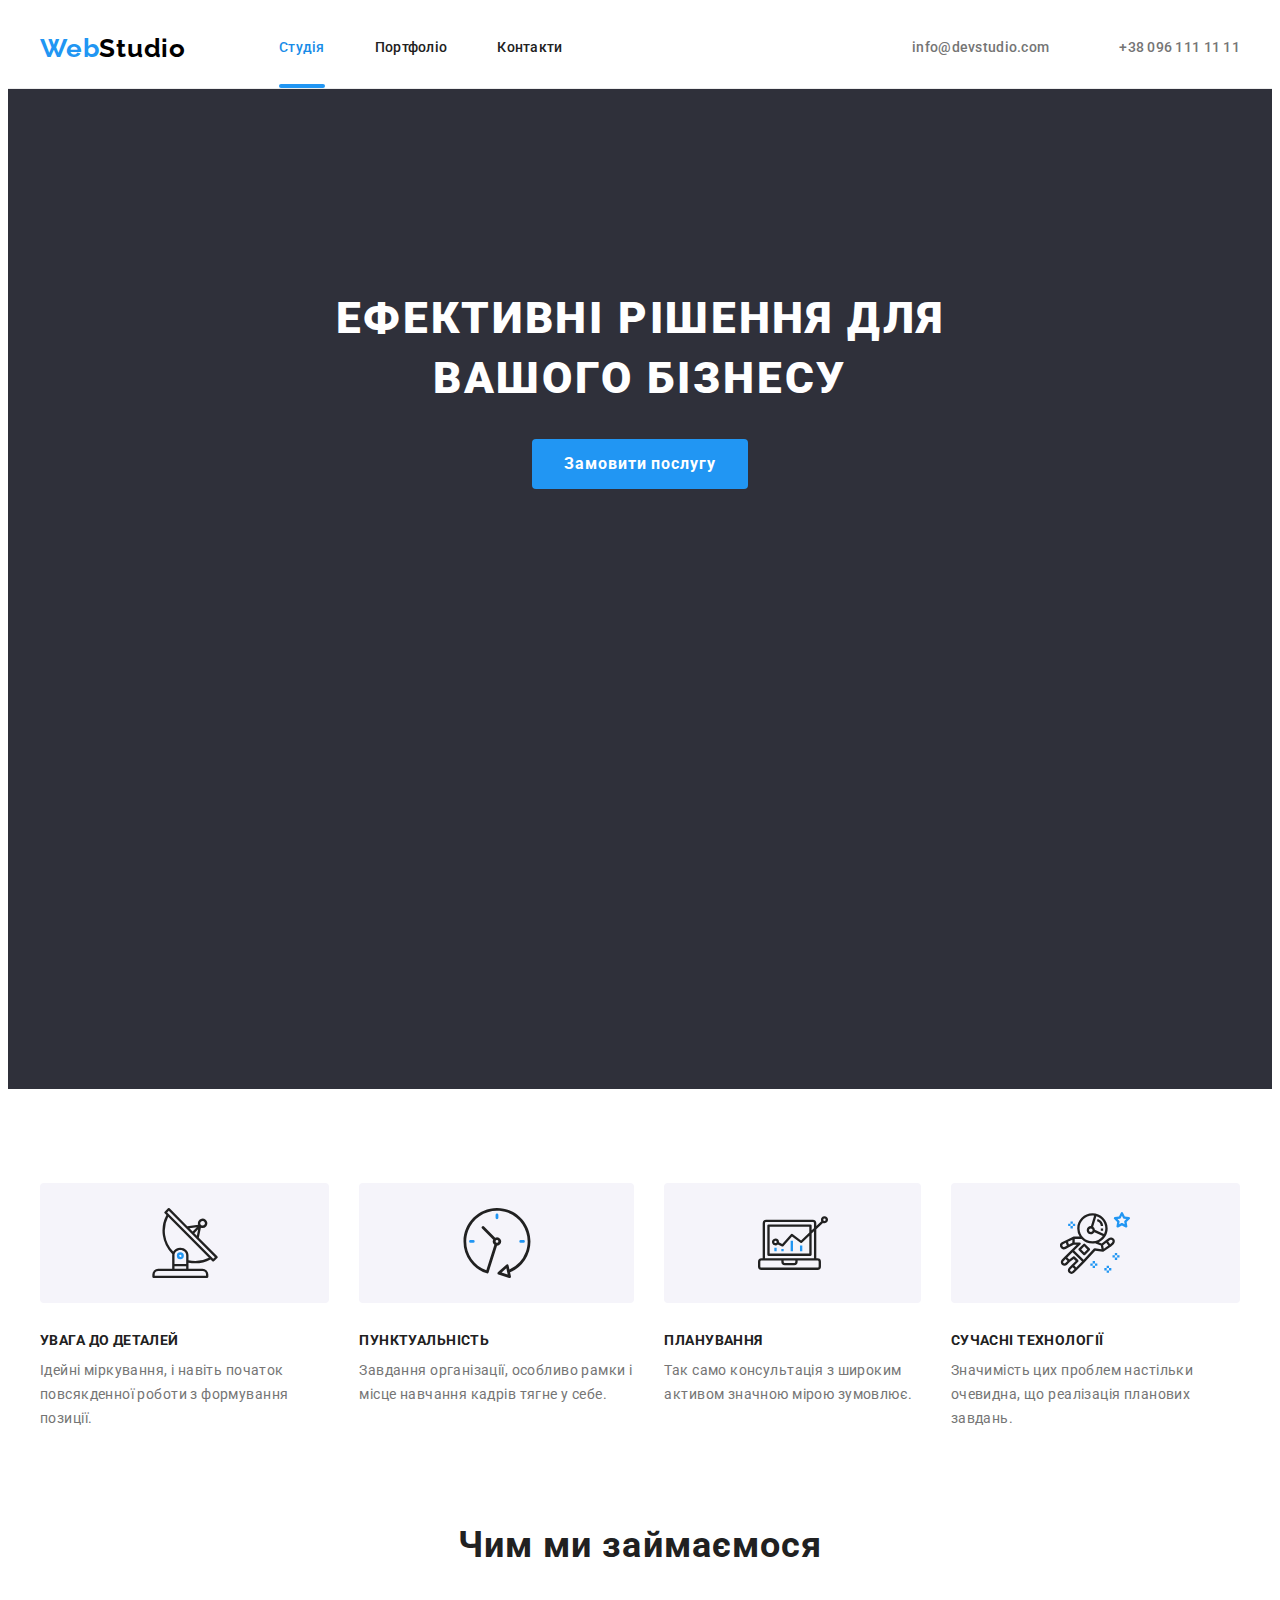
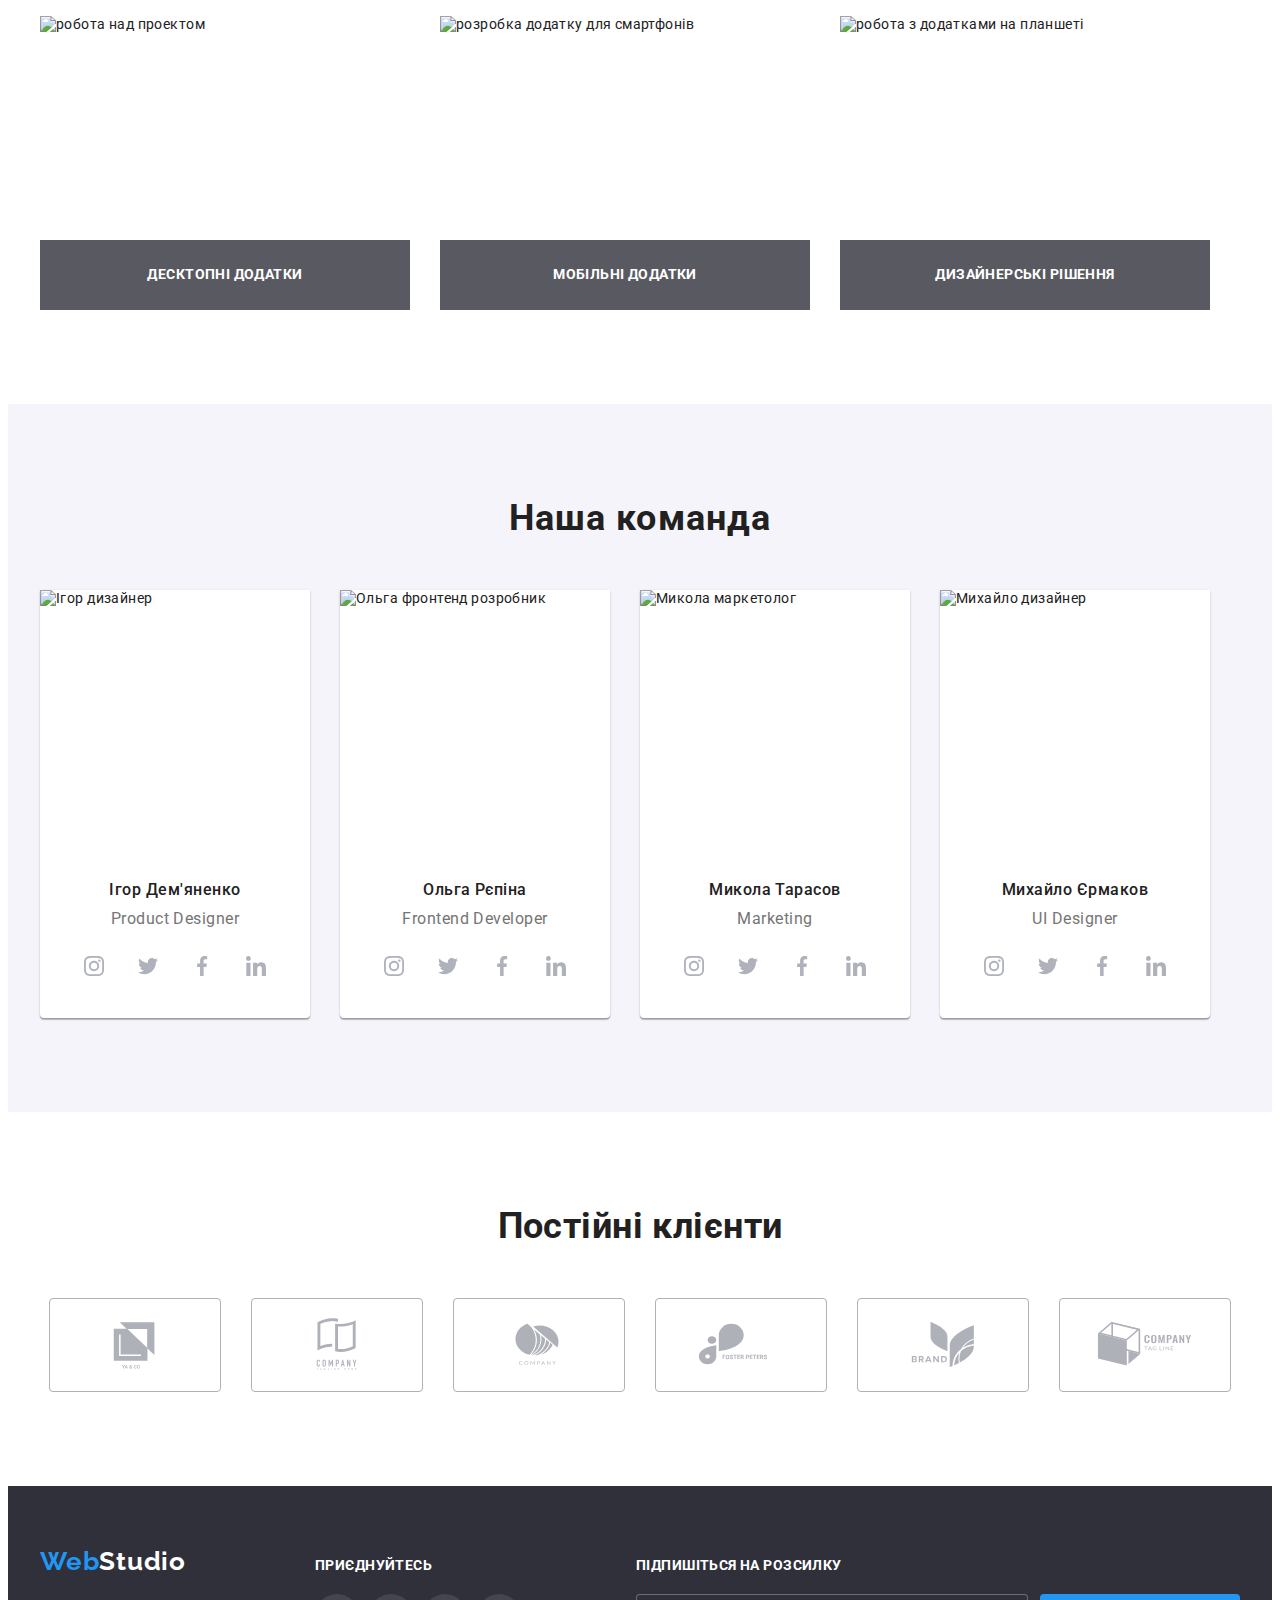
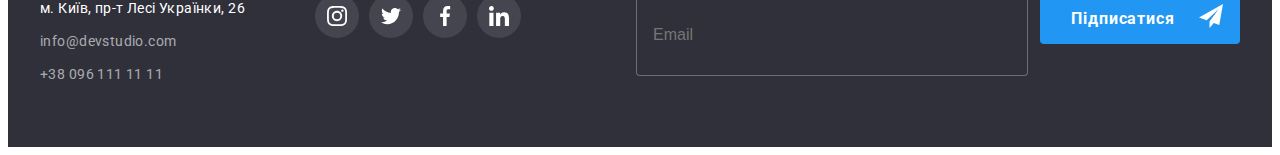
==== commit bbca3b47: "finished" ====
--- a/index.html
+++ b/index.html
@@ -415,13 +415,13 @@
         </div>
         <div class="footer-email-wrap">
           <p class="email-input-text">Підпишіться на розсилку</p> 
-          <input  class="email-input" type="email" name="email" placeholder="Email">
-        <div class="footer-submit-wrap">
-          <button class="footer-submit-btn" type="submit">Підписатися</button>
-          <svg class="footer-submit-icon" widht="24" height="24">
-            <use href="./images/symbol-defs.svg#icon-icon-send"></use>
-          </svg>
-        </div>
+          <form class="footer-submit-wrap">
+            <input  class="email-input" type="email" name="email" placeholder="Email" required>
+            <button class="footer-submit-btn" type="submit">Підписатися</button>
+            <svg class="footer-submit-icon" widht="24" height="24">
+              <use href="./images/symbol-defs.svg#icon-icon-send"></use>
+            </svg>
+          </form>
         </div>
       </div>
     </footer>
@@ -431,42 +431,46 @@
                 <use href="./images/symbol-defs-2.svg#icon-close-black-18dp-2-1"></use>
                 </svg>
               </button>
-              <h2 class="modal-title">Залиште свої дані, ми вам передзвонимо</h2>
+              <p class="modal-title">Залиште свої дані, ми вам передзвонимо</p>
               <form class="form">
                 <div class="form-field">
-                  <label for="name">Ім'я</label>
-                  <input type="text" name="name" id="name" placeholder=" ">
-                  <svg class="form-icon" width="18" height="18">
-                    <use href="./images/symbol-defs.svg#icon-person-black-18dp-1"></use>
-                  </svg>
+                  <label for="name" class="form-field-label">Ім'я</label>
+                  <div class="form-field-wrap">
+                    <input type="text" class="form-field-input" name="user_name" id="name" placeholder=" ">
+                    <svg class="form-icon" width="18" height="18">
+                      <use href="./images/symbol-defs.svg#icon-person-black-18dp-1"></use>
+                    </svg>
+                  </div>
                 </div>
                 <div class="form-field">
-                  <label for="tel">Телефон</label>
-                  <input type="tel" name="tel" id="tel" placeholder=" ">
-                  <svg class="form-icon" width="18" height="18">
-                    <use href="./images/symbol-defs.svg#icon-phone-black-18dp-1"></use>
-                  </svg>
+                  <label for="tel" class="form-field-label">Телефон</label>
+                  <div class="form-field-wrap">
+                    <input type="tel" class="form-field-input" name="user_tel" id="tel" placeholder=" ">
+                    <svg class="form-icon" width="18" height="18">
+                      <use href="./images/symbol-defs.svg#icon-phone-black-18dp-1"></use>
+                    </svg>
+                  </div>
                 </div>
                 <div class="form-field">
-                
-                  <label for="email">Пошта</label>
-                  <input type="email" name="email" id="email" placeholder=" ">
-                  <svg class="form-icon" width="18" height="18">
-                    <use href="./images/symbol-defs.svg#icon-email-black-18dp-1"></use>
-                  </svg>
+                  <label for="email" class="form-field-label">Пошта</label>
+                  <div class="form-field-wrap">
+                    <input type="email" class="form-field-input" name="user_email" id="email" placeholder=" ">
+                    <svg class="form-icon" width="18" height="18">
+                      <use href="./images/symbol-defs.svg#icon-email-black-18dp-1"></use>
+                    </svg>
+                  </div>
                 </div>
                 <div class="form-field">
-                  <label for="comment">Коментар</label>
+                  <label for="comment" class="form-field-label">Коментар</label>
                   <textarea class="textarea" name="comment" id="comment" placeholder="Введіть текст"></textarea>
                 </div>
-                </form>
                 <div class="checkbox">
-                  <input type="checkbox" name="consent" value="" id="consent" checked/>
-                  <label for="consent">Погоджуюся з розсилкою та приймаю <a href="#" class="chexbox-link">Умови договору</a>
+                  <input class="checkbox-input visually-hidden" type="checkbox" name="consent" value="true" id="consent" checked/>
+                  <label for="consent" class="checkbox-label">Погоджуюся з розсилкою та приймаю <a href="#" class="chexbox-link">Умови договору</a>
                 </label>
                 </div>
                 <button class="submit-btn" type="submit">Відправити</button>
-              
+              </form>
             </div>
           </div>
     <script src="./js/modal.js"></script>
--- a/css/styles.css
+++ b/css/styles.css
@@ -162,6 +162,7 @@
   align-items: center;
   margin-right: auto;
 }
+
 .header-contact-list {
   display: flex;
   margin-left: auto;
@@ -590,7 +591,7 @@
 .footer-email-wrap {
   display: block;
   align-items: baseline;
-  margin-left: 93px;
+  margin-left: auto;
 }
 
 .email-input-text {
@@ -601,19 +602,28 @@
   margin-bottom: 20px;
 }
 
+.footer-submit-wrap {
+  display: flex;
+  position: relative;
+}
+
 .email-input {
-  display: block;
   height: 50px;
+  width: 358px;
+  padding: 15px 16px;
+  font-size: 16px;
   background-color: var(--background-accent-color);
   border: 1px solid rgba(255, 255, 255, 0.3);
   border-radius: 4px;
-}
-
-.footer-submit-wrap {
-  display: flex;
-  position: relative;
-}
-
+  outline: transparent;
+  color: var(--main-text-color);
+  transition: border 250ms var(--transition-timing-function);
+}
+
+.email-input:hover,
+.email-input:focus {
+  border: 1px solid var(--focus-color);
+}
 .footer-submit-btn {
   font-family: inherit;
   font-weight: 700;
@@ -628,7 +638,6 @@
   color: var(--main-text-color);
   background-color: var(--focus-color);
   border-radius: 4px;
-  /* display: inline-block; */
   margin-left: 12px;
   border: none;
   cursor: pointer;
@@ -640,13 +649,13 @@
 .footer-submit-btn:hover,
 .footer-submit-btn:focus {
   box-shadow: 0px 4px 4px rgba(0, 0, 0, 0.15);
-  transform: scaleX(1);
+  transform: scale(1.1);
 }
 
 .footer-submit-icon {
   position: absolute;
   top: 10px;
-  right: 28px;
+  right: -20%;
 }
 /*-------------portfolio------------- */
 
@@ -728,10 +737,6 @@
   box-shadow: 0px 1px 1px rgba(0, 0, 0, 0.12), 0px 4px 4px rgba(0, 0, 0, 0.06),
     1px 4px 6px rgba(0, 0, 0, 0.16);
 }
-
-/* .portfolio-thumb:hover {
-  opacity: 1;
-} */
 
 .portfolio-overlay-text {
   font-size: 18px;
@@ -822,7 +827,6 @@
 }
 
 .form-field {
-  position: relative;
   display: flex;
   flex-direction: column;
   margin-bottom: 10px;
@@ -832,59 +836,71 @@
   margin-bottom: 10px;
 }
 
-.form-field input {
+.form-field-wrap {
+  position: relative;
+}
+
+.form-field-input {
   background-color: var(--background-color);
   border-radius: 4px;
   width: 100%;
   border: 1px solid rgba(33, 33, 33, 0.2);
   height: 40px;
-  padding: 12px;
-}
-
-.input {
-  width: 358px;
-  height: 50px;
-  border-radius: 4px;
-  border: 1px solid rgba(255, 255, 255, 0.3);
-  background-color: var(--background-accent-color);
-}
-
-.form-field input:hover,
-.form-field input:focus {
+  padding-top: 12px;
+  padding-bottom: 12px;
+  padding-left: 42px;
+  font-size: 16px;
+  outline: transparent;
+  color: #2196f3;
+  transition: border 250ms var(--transition-timing-function);
+}
+
+.form-field-input:hover,
+.form-field-input:focus {
   border: 1px solid var(--focus-color);
 }
 
-.form-field label {
+.form-field-label {
   margin-bottom: 4px;
   color: var(--link-text-color);
   line-height: 1.16;
   letter-spacing: 0.01em;
 }
 
-.form-field input::placeholder {
-  color: #000000;
+.form-field-input::placeholder {
   font-size: 16px;
 }
 
 .textarea {
   resize: none;
   height: 113px;
+  width: 100%;
   background-color: var(--background-color);
   border-radius: 4px;
   border: 1px solid rgba(33, 33, 33, 0.2);
+  padding: 12px;
+  outline: transparent;
+}
+
+.textarea:focus,
+.textarea:hover {
+  color: var(--focus-color);
+  border: 1px solid var(--focus-color);
 }
 
 .form-icon {
   position: absolute;
-  top: 29px;
+  top: 50%;
+  transform: translateY(-50%);
   left: 12px;
   fill: var(--title-text-color);
 }
 
-.form-field input:hover ~ .form-icon,
-.form-field input:focus ~ .form-icon {
+.form-field input:hover + .form-icon,
+.form-field input:focus + .form-icon {
   fill: var(--focus-color);
 }
+
 .checkbox {
   display: flex;
   justify-content: center;
@@ -892,17 +908,43 @@
   margin-top: 20px;
 }
 
+.checkbox-label {
+  font-size: 14px;
+  color: var(--title-text-color);
+  display: flex;
+  align-content: center;
+}
+
+.checkbox-label::before {
+  content: "";
+  width: 16px;
+  height: 15px;
+  border: 2px solid var(--title-text-color);
+  margin-right: 8px;
+}
+
+.checkbox-input:checked + .checkbox-label::before {
+  background-color: var(--focus-color);
+  background-image: url(../images/Vector\ .svg);
+  background-repeat: no-repeat;
+  background-position: center;
+  border-color: transparent;
+}
+
 .chexbox-link {
   color: #2196f3;
   cursor: pointer;
+  margin-left: 5px;
   transition: color 250ms var(--transition-timing-function),
     text-decoration 250ms var(--transition-timing-function);
 }
+
 .chexbox-link:hover,
 .chexbox-link:focus {
   color: #2196f3;
   text-decoration: underline;
 }
+
 .submit-btn {
   font-family: inherit;
   font-weight: 700;
